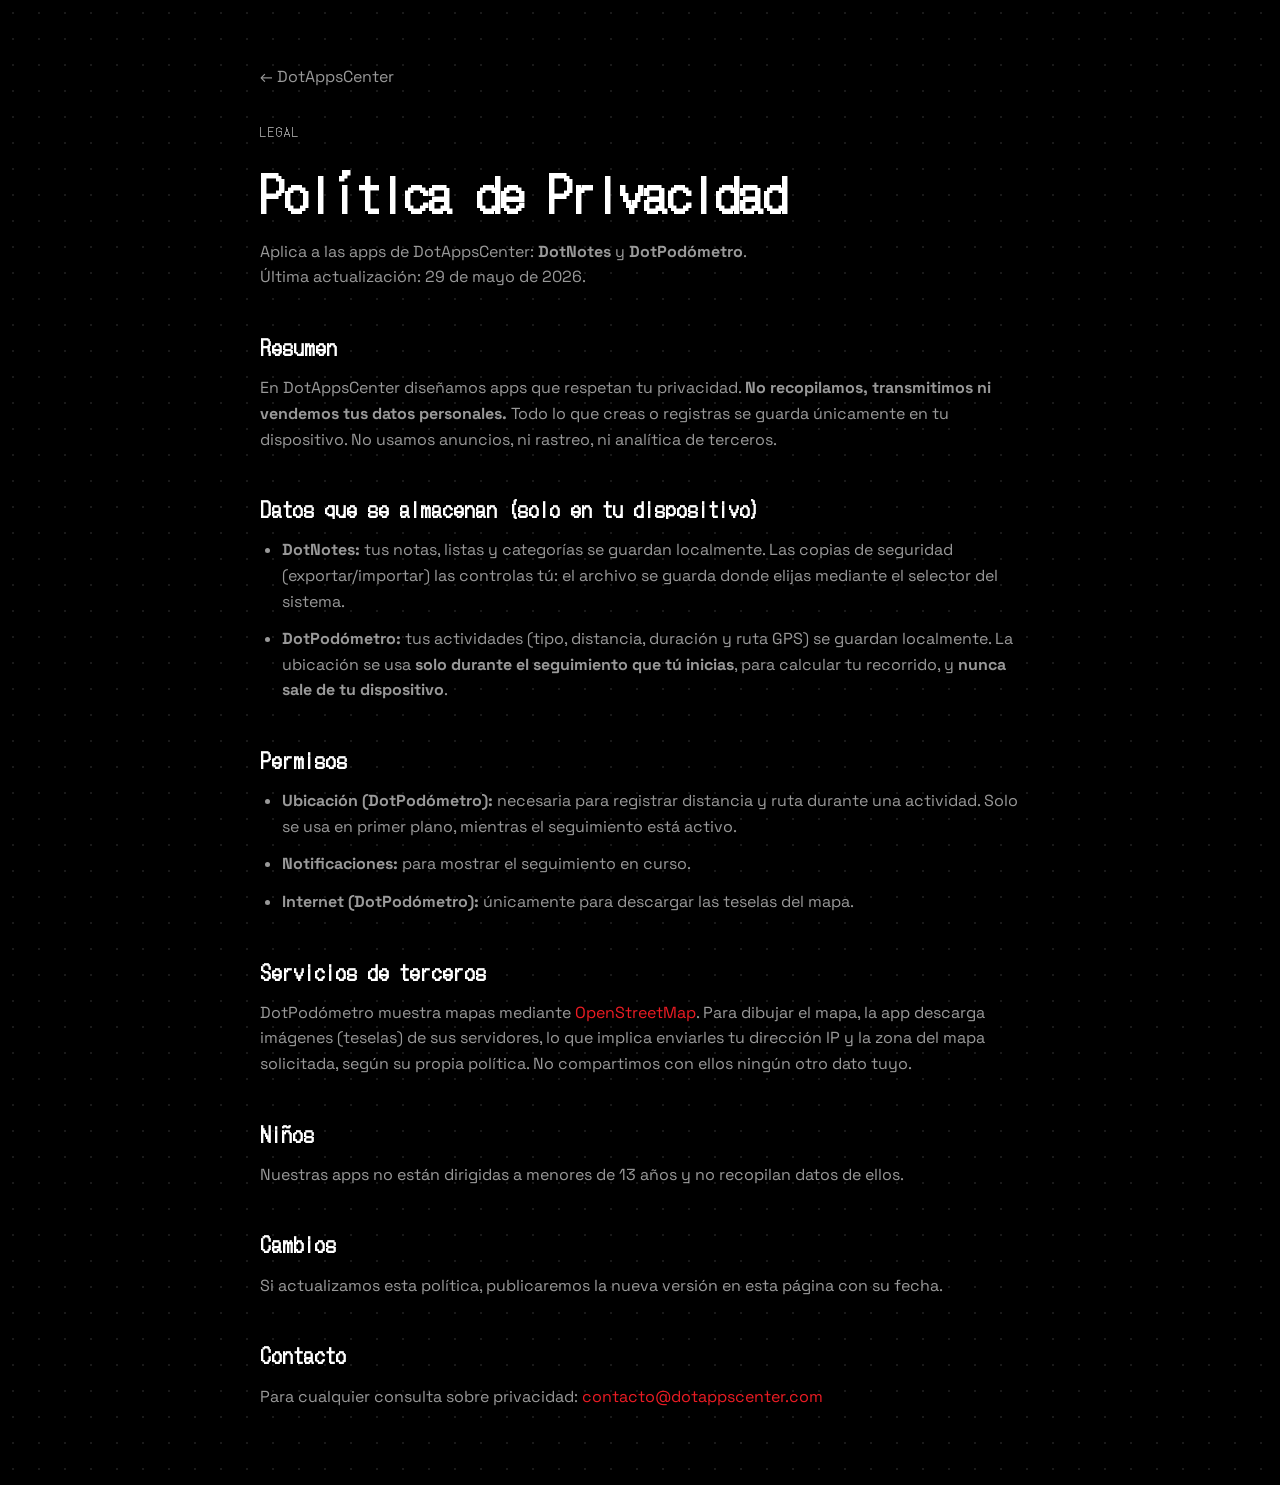
==== privacy.html @ b8630265 "Initial commit — web DotAppsCenter Sitio estático (HTML/CSS/JS) con la estética Dot: home, apps, nos" ====
<!DOCTYPE html>
<html lang="es">
<head>
  <meta charset="UTF-8" />
  <meta name="viewport" content="width=device-width, initial-scale=1.0" />
  <title>Política de Privacidad — DotAppsCenter</title>
  <meta name="description" content="Política de privacidad de las apps de DotAppsCenter (DotNotes, DotPodómetro)." />
  <link rel="preconnect" href="https://fonts.googleapis.com" />
  <link rel="preconnect" href="https://fonts.gstatic.com" crossorigin />
  <link href="https://fonts.googleapis.com/css2?family=DotGothic16&family=Space+Grotesk:wght@400;500;700&display=swap" rel="stylesheet" />
  <link rel="stylesheet" href="css/styles.css" />
  <style>
    .legal { max-width: 760px; margin: 0 auto; padding: 64px 0; }
    .legal h1 { font-family: var(--font-display); font-size: clamp(2rem,5vw,3rem); margin-bottom: 8px; }
    .legal h2 { font-family: var(--font-display); font-size: 1.3rem; margin: 40px 0 12px; color: var(--dot-white); }
    .legal p, .legal li { color: var(--dot-white-60); margin-bottom: 12px; }
    .legal ul { padding-left: 22px; }
    .legal a { color: var(--dot-red); }
    .legal .back { display: inline-block; margin-bottom: 32px; color: var(--dot-white-60); }
  </style>
</head>
<body>
  <div class="container legal">
    <a class="back" href="index.html">← DotAppsCenter</a>
    <p class="eyebrow">Legal</p>
    <h1>Política de Privacidad</h1>
    <p class="muted">Aplica a las apps de DotAppsCenter: <strong>DotNotes</strong> y <strong>DotPodómetro</strong>.<br/>Última actualización: 29 de mayo de 2026.</p>

    <h2>Resumen</h2>
    <p>
      En DotAppsCenter diseñamos apps que respetan tu privacidad. <strong>No recopilamos,
      transmitimos ni vendemos tus datos personales.</strong> Todo lo que creas o registras
      se guarda únicamente en tu dispositivo. No usamos anuncios, ni rastreo, ni analítica de terceros.
    </p>

    <h2>Datos que se almacenan (solo en tu dispositivo)</h2>
    <ul>
      <li><strong>DotNotes:</strong> tus notas, listas y categorías se guardan localmente. Las copias de seguridad
        (exportar/importar) las controlas tú: el archivo se guarda donde elijas mediante el selector del sistema.</li>
      <li><strong>DotPodómetro:</strong> tus actividades (tipo, distancia, duración y ruta GPS) se guardan localmente.
        La ubicación se usa <strong>solo durante el seguimiento que tú inicias</strong>, para calcular tu recorrido,
        y <strong>nunca sale de tu dispositivo</strong>.</li>
    </ul>

    <h2>Permisos</h2>
    <ul>
      <li><strong>Ubicación (DotPodómetro):</strong> necesaria para registrar distancia y ruta durante una actividad.
        Solo se usa en primer plano, mientras el seguimiento está activo.</li>
      <li><strong>Notificaciones:</strong> para mostrar el seguimiento en curso.</li>
      <li><strong>Internet (DotPodómetro):</strong> únicamente para descargar las teselas del mapa.</li>
    </ul>

    <h2>Servicios de terceros</h2>
    <p>
      DotPodómetro muestra mapas mediante <a href="https://www.openstreetmap.org/copyright" target="_blank" rel="noopener">OpenStreetMap</a>.
      Para dibujar el mapa, la app descarga imágenes (teselas) de sus servidores, lo que implica enviarles
      tu dirección IP y la zona del mapa solicitada, según su propia política. No compartimos con ellos
      ningún otro dato tuyo.
    </p>

    <h2>Niños</h2>
    <p>Nuestras apps no están dirigidas a menores de 13 años y no recopilan datos de ellos.</p>

    <h2>Cambios</h2>
    <p>Si actualizamos esta política, publicaremos la nueva versión en esta página con su fecha.</p>

    <h2>Contacto</h2>
    <!-- TODO: reemplazar por el correo de soporte real -->
    <p>Para cualquier consulta sobre privacidad: <a href="mailto:contacto@dotappscenter.com">contacto@dotappscenter.com</a></p>
  </div>
</body>
</html>
---- css/styles.css ----
/* ============================================================
   DotAppsCenter — Dot Design System (web)
   Monocromo + acento rojo · estética Nothing/Dot
   ============================================================ */

:root {
  /* Color */
  --dot-black: #000000;
  --dot-surface: #0a0a0a;
  --dot-elevated: #141414;
  --dot-white: #ffffff;
  --dot-white-80: rgba(255, 255, 255, 0.8);
  --dot-white-60: rgba(255, 255, 255, 0.6);
  --dot-white-40: rgba(255, 255, 255, 0.4);
  --dot-white-20: rgba(255, 255, 255, 0.2);
  --dot-white-10: rgba(255, 255, 255, 0.1);
  --dot-red: #ed1c24;
  --dot-red-dim: #8b1016;

  /* Tipografía */
  --font-display: "DotGothic16", "Space Mono", monospace;
  --font-body: "Space Grotesk", system-ui, sans-serif;

  /* Espaciado base 8 */
  --s-1: 4px;  --s-2: 8px;  --s-3: 12px; --s-4: 16px;
  --s-6: 24px; --s-8: 32px; --s-12: 48px; --s-16: 64px; --s-20: 80px;

  /* Forma */
  --radius-s: 12px;
  --radius-m: 16px;
  --radius-l: 20px;

  --maxw: 1120px;
}

* { box-sizing: border-box; margin: 0; padding: 0; }

html { scroll-behavior: smooth; scroll-padding-top: 80px; }

body {
  font-family: var(--font-body);
  background: var(--dot-black);
  color: var(--dot-white);
  line-height: 1.6;
  -webkit-font-smoothing: antialiased;
  /* Fondo sutil de matriz de puntos */
  background-image: radial-gradient(var(--dot-white-10) 1px, transparent 1px);
  background-size: 26px 26px;
  overflow-x: hidden;
}

a { color: inherit; text-decoration: none; }
img, svg { display: block; }

.container {
  width: 100%;
  max-width: var(--maxw);
  margin: 0 auto;
  padding: 0 var(--s-6);
}

/* ---------- Tipografía ---------- */
.display {
  font-family: var(--font-display);
  font-weight: 400;
  line-height: 1.05;
  letter-spacing: -0.5px;
}
.eyebrow {
  font-family: var(--font-display);
  font-size: 0.8rem;
  letter-spacing: 2px;
  text-transform: uppercase;
  color: var(--dot-red);
}
.section-title {
  font-family: var(--font-display);
  font-size: clamp(1.8rem, 4vw, 2.6rem);
  margin-bottom: var(--s-3);
}
.muted { color: var(--dot-white-60); }

/* ---------- Marca / puntos ---------- */
.dots {
  display: inline-flex;
  gap: 5px;
  align-items: center;
}
.dots span {
  width: 6px; height: 6px; border-radius: 50%;
  background: var(--dot-white-20);
}
.dots span.on { background: var(--dot-red); }

/* Pulso de 3 puntos (loader / acento animado) */
.dot-pulse { display: inline-flex; gap: 6px; }
.dot-pulse span {
  width: 7px; height: 7px; border-radius: 50%;
  background: var(--dot-red);
  animation: pulse 1.2s infinite ease-in-out;
}
.dot-pulse span:nth-child(2) { animation-delay: 0.2s; }
.dot-pulse span:nth-child(3) { animation-delay: 0.4s; }
@keyframes pulse { 0%,100% { opacity: 0.2; } 50% { opacity: 1; } }

/* ---------- Navbar ---------- */
.nav {
  position: sticky; top: 0; z-index: 50;
  background: rgba(0, 0, 0, 0.85);
  backdrop-filter: blur(12px);
  border-bottom: 1px solid var(--dot-white-10);
}
.nav-inner {
  display: flex; align-items: center; justify-content: space-between;
  height: 64px;
}
.brand {
  display: flex; align-items: center; gap: var(--s-3);
  font-family: var(--font-display);
  font-size: 1.15rem;
}
.nav-links { display: flex; gap: var(--s-8); align-items: center; }
.nav-links a {
  color: var(--dot-white-60);
  font-size: 0.95rem;
  transition: color 0.15s;
}
.nav-links a:hover { color: var(--dot-white); }
.nav-toggle {
  display: none; background: none; border: 0; cursor: pointer;
  width: 28px; height: 28px; color: var(--dot-white);
}

/* ---------- Botones ---------- */
.btn {
  display: inline-flex; align-items: center; gap: var(--s-2);
  font-family: var(--font-body); font-weight: 500; font-size: 0.95rem;
  padding: 12px 22px; border-radius: var(--radius-s);
  border: 1px solid transparent; cursor: pointer;
  transition: transform 0.15s, background 0.15s, border-color 0.15s;
}
.btn-primary { background: var(--dot-red); color: var(--dot-white); }
.btn-primary:hover { background: var(--dot-red-dim); }
.btn-ghost { border-color: var(--dot-white-40); color: var(--dot-white); }
.btn-ghost:hover { border-color: var(--dot-white); background: var(--dot-white-10); }
.btn:active { transform: translateY(1px); }

/* ---------- Secciones ---------- */
section { padding: var(--s-20) 0; }
.section-head { max-width: 640px; margin-bottom: var(--s-12); }

/* ---------- Hero ---------- */
.hero { padding-top: var(--s-16); padding-bottom: var(--s-16); }
.hero h1 {
  font-size: clamp(2.6rem, 8vw, 5.5rem);
  margin: var(--s-4) 0 var(--s-6);
}
.hero h1 .accent { color: var(--dot-red); }
.hero p {
  font-size: clamp(1rem, 2.5vw, 1.25rem);
  color: var(--dot-white-60);
  max-width: 560px;
}
.hero-cta { display: flex; gap: var(--s-3); margin-top: var(--s-8); flex-wrap: wrap; }
.hero-meta {
  margin-top: var(--s-12);
  display: flex; gap: var(--s-8); flex-wrap: wrap;
  border-top: 1px solid var(--dot-white-10);
  padding-top: var(--s-6);
}
.hero-meta .stat .num {
  font-family: var(--font-display);
  font-size: 2rem; color: var(--dot-white);
}
.hero-meta .stat .lbl { font-size: 0.85rem; color: var(--dot-white-40); }

/* ---------- Apps ---------- */
.apps-grid {
  display: grid; gap: var(--s-6);
  grid-template-columns: repeat(auto-fit, minmax(300px, 1fr));
}
.app-card {
  background: var(--dot-surface);
  border: 1px solid var(--dot-white-20);
  border-radius: var(--radius-m);
  padding: var(--s-8);
  transition: border-color 0.2s, transform 0.2s;
}
.app-card:hover { border-color: var(--dot-white-40); transform: translateY(-4px); }
.app-icon {
  width: 64px; height: 64px; border-radius: var(--radius-s);
  background: var(--dot-black);
  border: 1px solid var(--dot-white-10);
  display: grid; place-items: center;
  margin-bottom: var(--s-6);
}
.app-icon svg { width: 40px; height: 40px; }
.app-card h3 { font-family: var(--font-display); font-size: 1.4rem; margin-bottom: var(--s-2); }
.app-card p { color: var(--dot-white-60); font-size: 0.95rem; margin-bottom: var(--s-4); }
.tags { display: flex; gap: var(--s-2); flex-wrap: wrap; margin-bottom: var(--s-6); }
.tag {
  font-size: 0.75rem; color: var(--dot-white-60);
  border: 1px solid var(--dot-white-20);
  padding: 4px 10px; border-radius: 999px;
}
.badge-soon {
  display: inline-flex; align-items: center; gap: var(--s-2);
  font-size: 0.8rem; color: var(--dot-red);
  font-family: var(--font-display);
}

/* ---------- About ---------- */
.about-grid {
  display: grid; gap: var(--s-12);
  grid-template-columns: 1fr 1fr;
  align-items: start;
}
.values { display: grid; gap: var(--s-6); }
.value {
  display: flex; gap: var(--s-4);
  padding-bottom: var(--s-6);
  border-bottom: 1px solid var(--dot-white-10);
}
.value .v-dot { margin-top: 8px; }
.value h4 { font-family: var(--font-display); font-size: 1.05rem; margin-bottom: var(--s-1); }
.value p { color: var(--dot-white-60); font-size: 0.95rem; }

/* ---------- Contact ---------- */
.contact-card {
  background: var(--dot-surface);
  border: 1px solid var(--dot-white-20);
  border-radius: var(--radius-l);
  padding: var(--s-16) var(--s-8);
  text-align: center;
}
.contact-card .email {
  font-family: var(--font-display);
  font-size: clamp(1.3rem, 4vw, 2.2rem);
  color: var(--dot-red);
  margin: var(--s-4) 0 var(--s-8);
  word-break: break-all;
}

/* ---------- Footer ---------- */
footer {
  border-top: 1px solid var(--dot-white-10);
  padding: var(--s-12) 0;
}
.footer-inner {
  display: flex; align-items: center; justify-content: space-between;
  flex-wrap: wrap; gap: var(--s-4);
  color: var(--dot-white-40); font-size: 0.85rem;
}

/* ---------- Responsive ---------- */
@media (max-width: 760px) {
  .nav-links {
    position: absolute; top: 64px; left: 0; right: 0;
    flex-direction: column; gap: 0;
    background: var(--dot-black);
    border-bottom: 1px solid var(--dot-white-10);
    max-height: 0; overflow: hidden;
    transition: max-height 0.25s ease;
  }
  .nav-links.open { max-height: 320px; }
  .nav-links a { padding: var(--s-4) var(--s-6); width: 100%; border-top: 1px solid var(--dot-white-10); }
  .nav-toggle { display: block; }
  .about-grid { grid-template-columns: 1fr; }
}
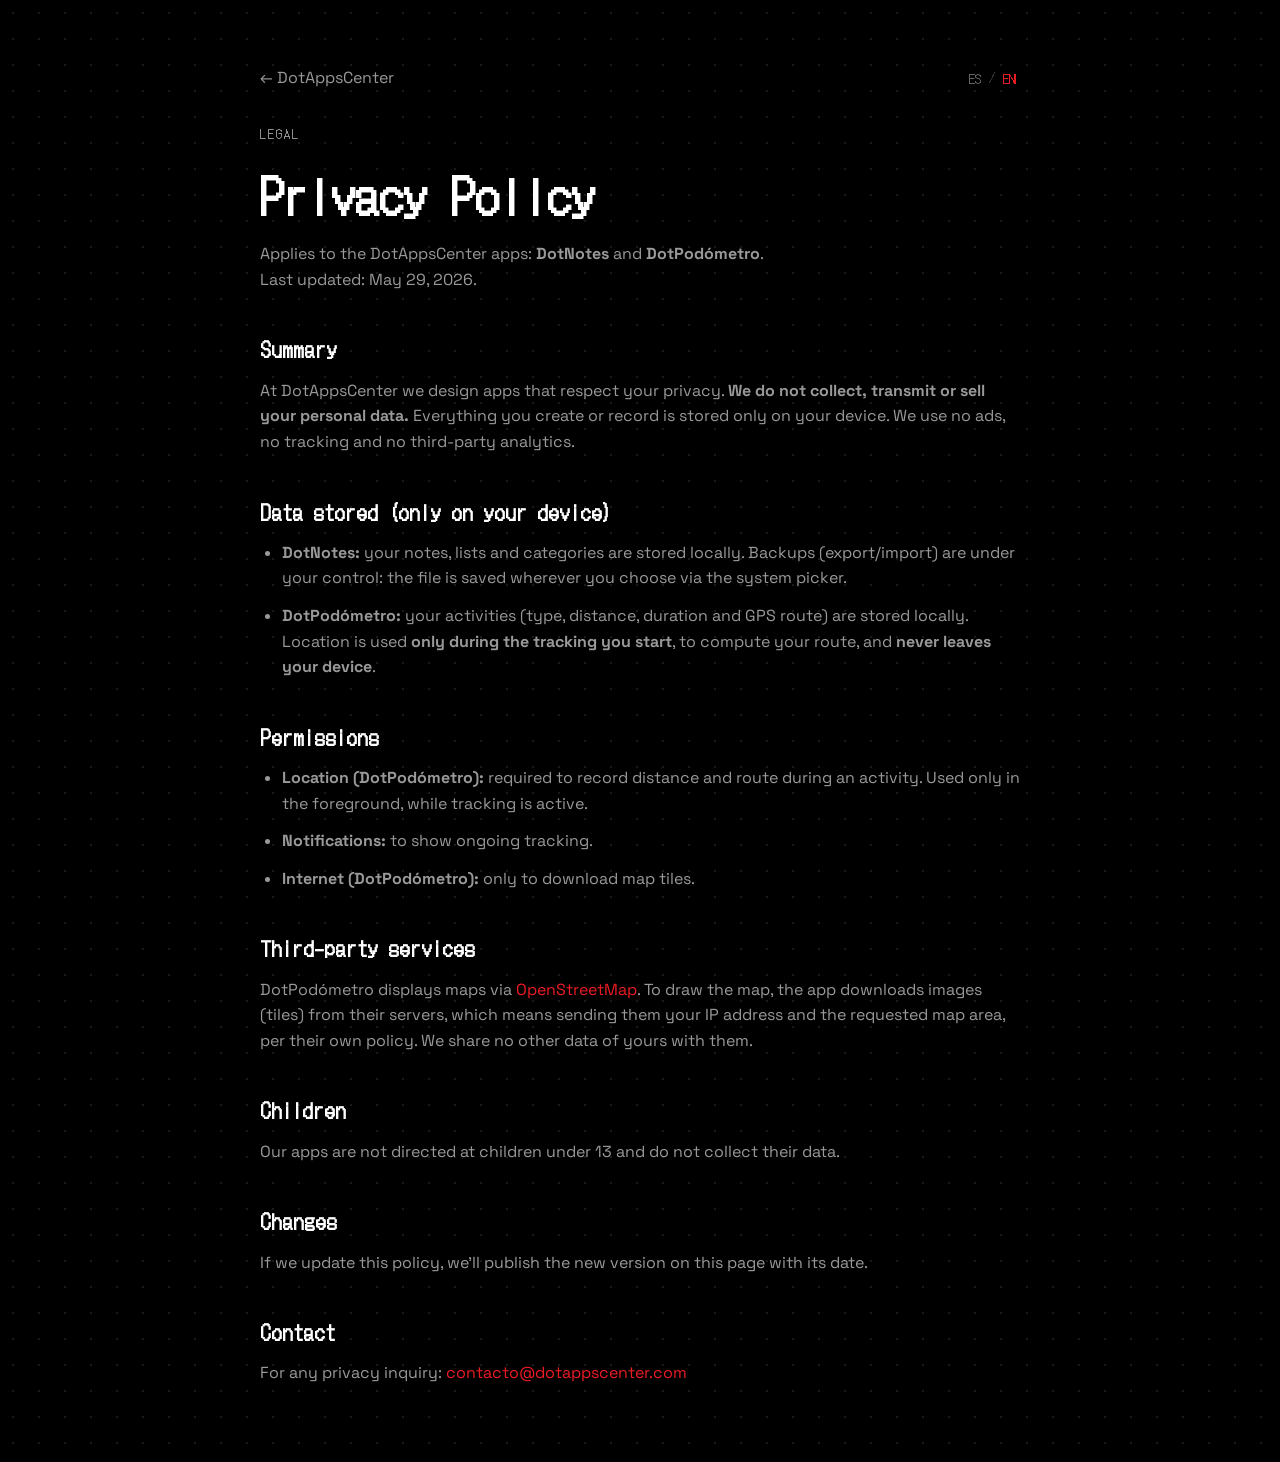
==== commit aa91a816: "Añadir inglés (i18n ES/EN) con selector de idioma - Diccionario es/en en js/i18n.js; textos con data" ====
--- a/privacy.html
+++ b/privacy.html
@@ -16,57 +16,66 @@
     .legal p, .legal li { color: var(--dot-white-60); margin-bottom: 12px; }
     .legal ul { padding-left: 22px; }
     .legal a { color: var(--dot-red); }
-    .legal .back { display: inline-block; margin-bottom: 32px; color: var(--dot-white-60); }
+    .legal-top { display: flex; align-items: center; justify-content: space-between; margin-bottom: 32px; }
+    .legal-top .back { color: var(--dot-white-60); }
   </style>
 </head>
-<body>
+<body data-title-key="pv.meta.title">
   <div class="container legal">
-    <a class="back" href="index.html">← DotAppsCenter</a>
-    <p class="eyebrow">Legal</p>
-    <h1>Política de Privacidad</h1>
-    <p class="muted">Aplica a las apps de DotAppsCenter: <strong>DotNotes</strong> y <strong>DotPodómetro</strong>.<br/>Última actualización: 29 de mayo de 2026.</p>
+    <div class="legal-top">
+      <a class="back" href="index.html" data-i18n="pv.back">← DotAppsCenter</a>
+      <div class="lang" role="group" aria-label="Idioma / Language">
+        <button type="button" data-lang="es">ES</button><span aria-hidden="true">/</span><button type="button" data-lang="en">EN</button>
+      </div>
+    </div>
 
-    <h2>Resumen</h2>
-    <p>
+    <p class="eyebrow" data-i18n="pv.eyebrow">Legal</p>
+    <h1 data-i18n="pv.title">Política de Privacidad</h1>
+    <p class="muted" data-i18n="pv.intro">Aplica a las apps de DotAppsCenter: <strong>DotNotes</strong> y <strong>DotPodómetro</strong>.<br/>Última actualización: 29 de mayo de 2026.</p>
+
+    <h2 data-i18n="pv.h.summary">Resumen</h2>
+    <p data-i18n="pv.summary">
       En DotAppsCenter diseñamos apps que respetan tu privacidad. <strong>No recopilamos,
       transmitimos ni vendemos tus datos personales.</strong> Todo lo que creas o registras
       se guarda únicamente en tu dispositivo. No usamos anuncios, ni rastreo, ni analítica de terceros.
     </p>
 
-    <h2>Datos que se almacenan (solo en tu dispositivo)</h2>
+    <h2 data-i18n="pv.h.data">Datos que se almacenan (solo en tu dispositivo)</h2>
     <ul>
-      <li><strong>DotNotes:</strong> tus notas, listas y categorías se guardan localmente. Las copias de seguridad
+      <li data-i18n="pv.data.notes"><strong>DotNotes:</strong> tus notas, listas y categorías se guardan localmente. Las copias de seguridad
         (exportar/importar) las controlas tú: el archivo se guarda donde elijas mediante el selector del sistema.</li>
-      <li><strong>DotPodómetro:</strong> tus actividades (tipo, distancia, duración y ruta GPS) se guardan localmente.
+      <li data-i18n="pv.data.podo"><strong>DotPodómetro:</strong> tus actividades (tipo, distancia, duración y ruta GPS) se guardan localmente.
         La ubicación se usa <strong>solo durante el seguimiento que tú inicias</strong>, para calcular tu recorrido,
         y <strong>nunca sale de tu dispositivo</strong>.</li>
     </ul>
 
-    <h2>Permisos</h2>
+    <h2 data-i18n="pv.h.perms">Permisos</h2>
     <ul>
-      <li><strong>Ubicación (DotPodómetro):</strong> necesaria para registrar distancia y ruta durante una actividad.
+      <li data-i18n="pv.perm.loc"><strong>Ubicación (DotPodómetro):</strong> necesaria para registrar distancia y ruta durante una actividad.
         Solo se usa en primer plano, mientras el seguimiento está activo.</li>
-      <li><strong>Notificaciones:</strong> para mostrar el seguimiento en curso.</li>
-      <li><strong>Internet (DotPodómetro):</strong> únicamente para descargar las teselas del mapa.</li>
+      <li data-i18n="pv.perm.notif"><strong>Notificaciones:</strong> para mostrar el seguimiento en curso.</li>
+      <li data-i18n="pv.perm.net"><strong>Internet (DotPodómetro):</strong> únicamente para descargar las teselas del mapa.</li>
     </ul>
 
-    <h2>Servicios de terceros</h2>
-    <p>
+    <h2 data-i18n="pv.h.third">Servicios de terceros</h2>
+    <p data-i18n="pv.third">
       DotPodómetro muestra mapas mediante <a href="https://www.openstreetmap.org/copyright" target="_blank" rel="noopener">OpenStreetMap</a>.
       Para dibujar el mapa, la app descarga imágenes (teselas) de sus servidores, lo que implica enviarles
       tu dirección IP y la zona del mapa solicitada, según su propia política. No compartimos con ellos
       ningún otro dato tuyo.
     </p>
 
-    <h2>Niños</h2>
-    <p>Nuestras apps no están dirigidas a menores de 13 años y no recopilan datos de ellos.</p>
+    <h2 data-i18n="pv.h.kids">Niños</h2>
+    <p data-i18n="pv.kids">Nuestras apps no están dirigidas a menores de 13 años y no recopilan datos de ellos.</p>
 
-    <h2>Cambios</h2>
-    <p>Si actualizamos esta política, publicaremos la nueva versión en esta página con su fecha.</p>
+    <h2 data-i18n="pv.h.changes">Cambios</h2>
+    <p data-i18n="pv.changes">Si actualizamos esta política, publicaremos la nueva versión en esta página con su fecha.</p>
 
-    <h2>Contacto</h2>
+    <h2 data-i18n="pv.h.contact">Contacto</h2>
     <!-- TODO: reemplazar por el correo de soporte real -->
-    <p>Para cualquier consulta sobre privacidad: <a href="mailto:contacto@dotappscenter.com">contacto@dotappscenter.com</a></p>
+    <p data-i18n="pv.contact">Para cualquier consulta sobre privacidad: <a href="mailto:contacto@dotappscenter.com">contacto@dotappscenter.com</a></p>
   </div>
+
+  <script src="js/i18n.js"></script>
 </body>
 </html>
--- a/css/styles.css
+++ b/css/styles.css
@@ -267,3 +267,11 @@
   .nav-toggle { display: block; }
   .about-grid { grid-template-columns: 1fr; }
 }
+
+/* ---------- Selector de idioma ---------- */
+.nav-right { display: flex; align-items: center; gap: var(--s-4); }
+.lang { display: inline-flex; align-items: center; gap: 4px; font-family: var(--font-display); font-size: 0.85rem; }
+.lang button { background: none; border: 0; color: var(--dot-white-40); cursor: pointer; font-family: inherit; font-size: inherit; padding: 4px; }
+.lang button:hover { color: var(--dot-white-80); }
+.lang button.active { color: var(--dot-red); }
+.lang span { color: var(--dot-white-20); }
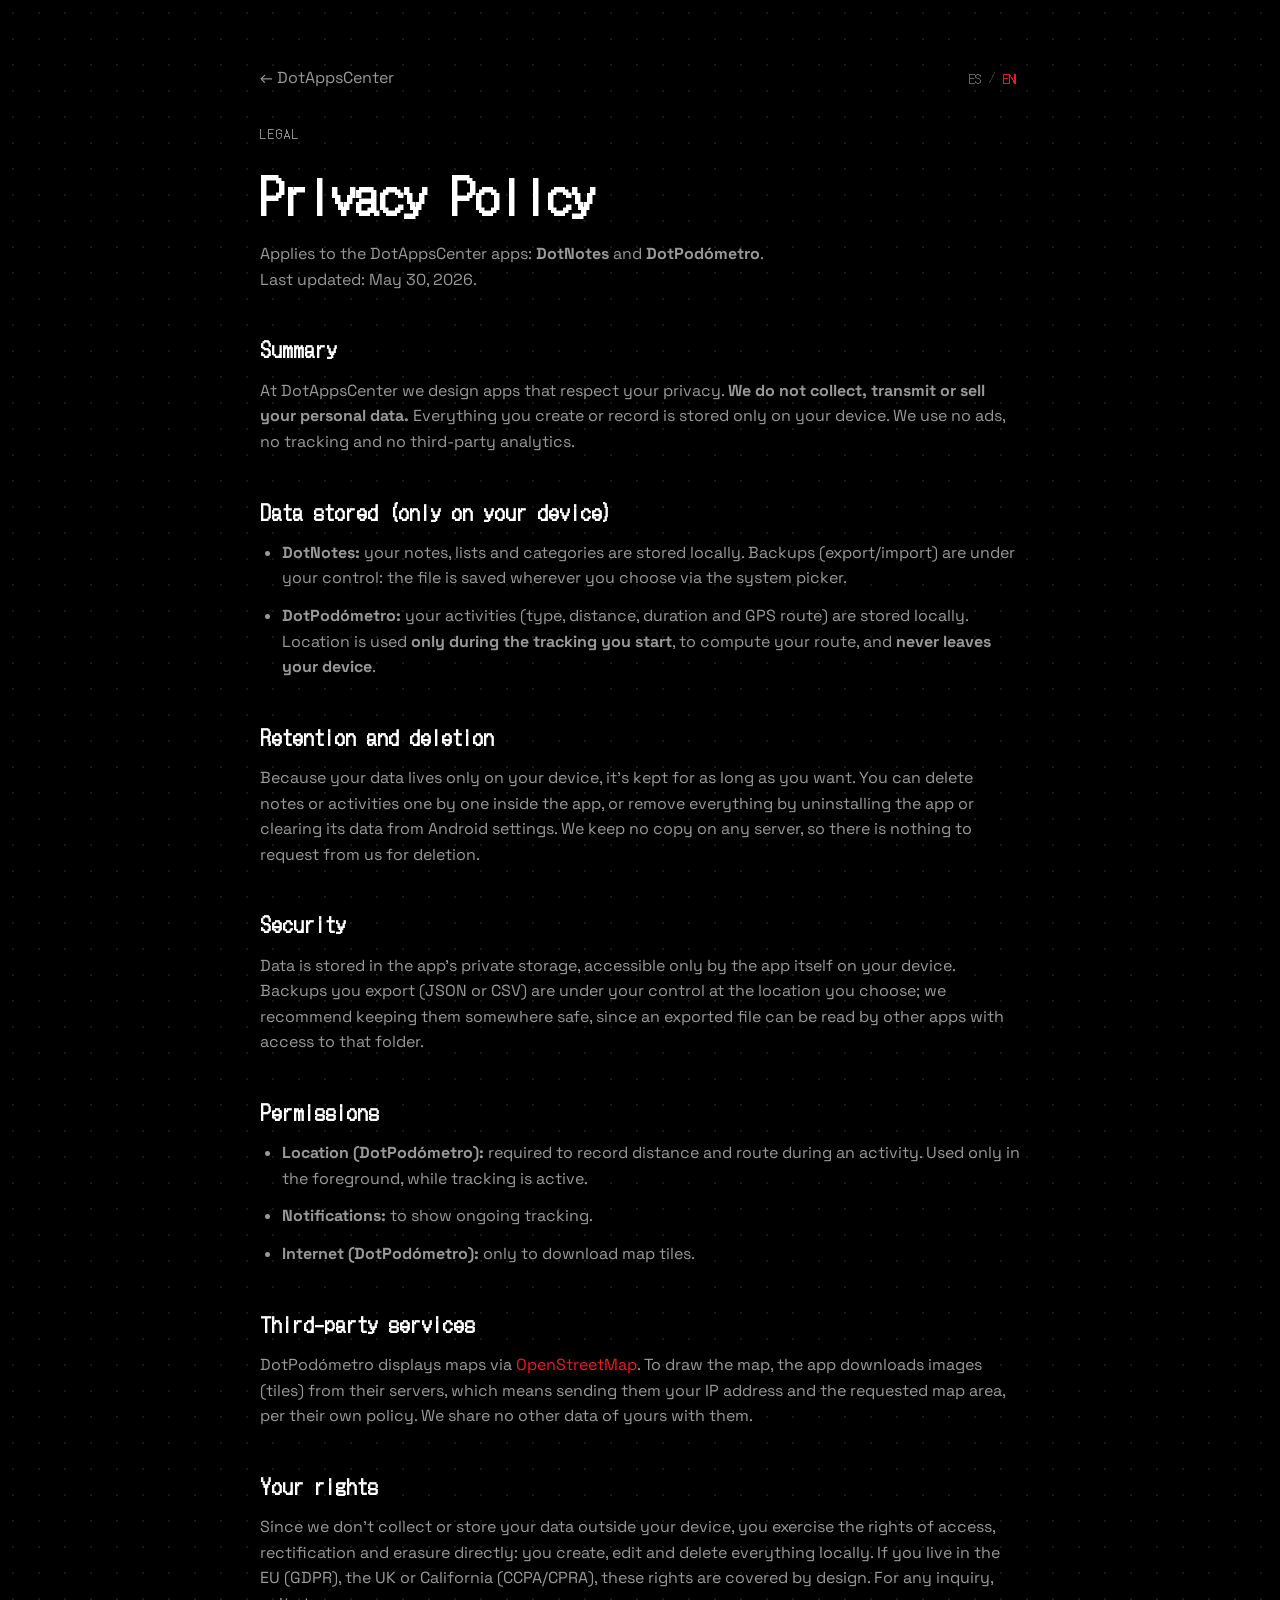
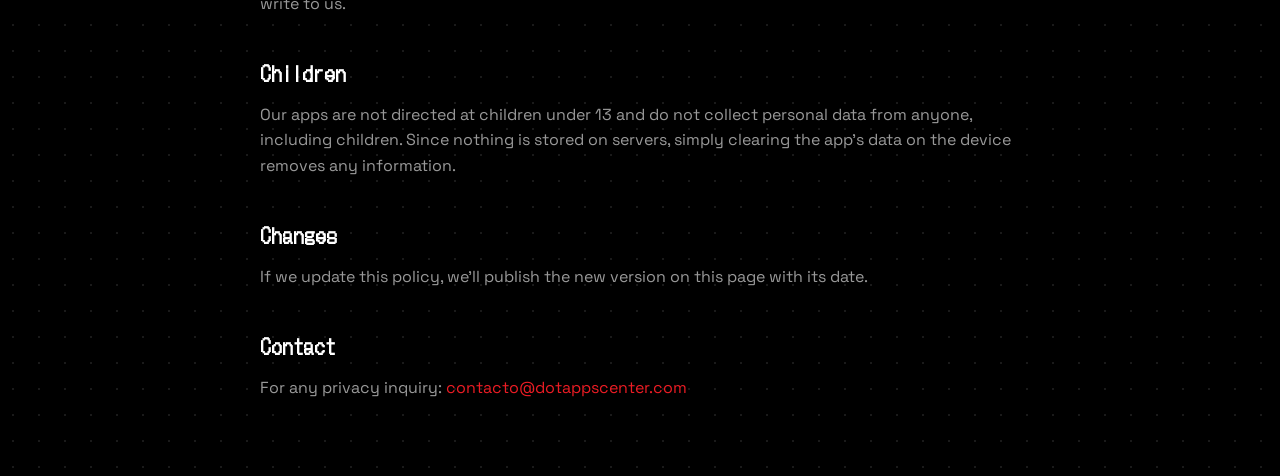
==== commit 30a7a056: "SEO/social + refuerzo de privacidad - Meta social: Open Graph + Twitter Card con og-image.png (1200×" ====
--- a/privacy.html
+++ b/privacy.html
@@ -5,6 +5,12 @@
   <meta name="viewport" content="width=device-width, initial-scale=1.0" />
   <title>Política de Privacidad — DotAppsCenter</title>
   <meta name="description" content="Política de privacidad de las apps de DotAppsCenter (DotNotes, DotPodómetro)." />
+  <link rel="canonical" href="https://dotappscenter.netlify.app/privacy.html" />
+  <meta name="theme-color" content="#000000" />
+  <meta name="robots" content="index, follow" />
+  <link rel="icon" href="favicon.svg" type="image/svg+xml" />
+  <link rel="icon" href="favicon-32.png" sizes="32x32" type="image/png" />
+  <link rel="apple-touch-icon" href="apple-touch-icon.png" />
   <link rel="preconnect" href="https://fonts.googleapis.com" />
   <link rel="preconnect" href="https://fonts.gstatic.com" crossorigin />
   <link href="https://fonts.googleapis.com/css2?family=DotGothic16&family=Space+Grotesk:wght@400;500;700&display=swap" rel="stylesheet" />
@@ -31,7 +37,7 @@
 
     <p class="eyebrow" data-i18n="pv.eyebrow">Legal</p>
     <h1 data-i18n="pv.title">Política de Privacidad</h1>
-    <p class="muted" data-i18n="pv.intro">Aplica a las apps de DotAppsCenter: <strong>DotNotes</strong> y <strong>DotPodómetro</strong>.<br/>Última actualización: 29 de mayo de 2026.</p>
+    <p class="muted" data-i18n="pv.intro">Aplica a las apps de DotAppsCenter: <strong>DotNotes</strong> y <strong>DotPodómetro</strong>.<br/>Última actualización: 30 de mayo de 2026.</p>
 
     <h2 data-i18n="pv.h.summary">Resumen</h2>
     <p data-i18n="pv.summary">
@@ -49,6 +55,18 @@
         y <strong>nunca sale de tu dispositivo</strong>.</li>
     </ul>
 
+    <h2 data-i18n="pv.h.retention">Conservación y eliminación</h2>
+    <p data-i18n="pv.retention">Como tus datos viven solo en tu dispositivo, se conservan mientras tú quieras.
+      Puedes borrar notas o actividades una por una dentro de la app, o eliminar todo desinstalando la app
+      o borrando sus datos desde los ajustes de Android. No conservamos ninguna copia en servidores, así que
+      no hay nada que solicitarnos para su eliminación.</p>
+
+    <h2 data-i18n="pv.h.security">Seguridad</h2>
+    <p data-i18n="pv.security">Los datos se guardan en el almacenamiento privado de la app, accesible solo por la
+      propia app en tu dispositivo. Las copias de seguridad que tú exportas (JSON o CSV) quedan bajo tu control en
+      la ubicación que elijas; te recomendamos guardarlas en un lugar seguro, ya que un archivo exportado puede ser
+      leído por otras apps con acceso a esa carpeta.</p>
+
     <h2 data-i18n="pv.h.perms">Permisos</h2>
     <ul>
       <li data-i18n="pv.perm.loc"><strong>Ubicación (DotPodómetro):</strong> necesaria para registrar distancia y ruta durante una actividad.
@@ -65,8 +83,16 @@
       ningún otro dato tuyo.
     </p>
 
+    <h2 data-i18n="pv.h.rights">Tus derechos</h2>
+    <p data-i18n="pv.rights">Como no recopilamos ni almacenamos tus datos fuera de tu dispositivo, ejerces de forma
+      directa los derechos de acceso, rectificación y eliminación: tú creas, editas y borras todo localmente.
+      Si resides en la UE (RGPD), Reino Unido o California (CCPA/CPRA), estos derechos quedan cubiertos por diseño.
+      Para cualquier consulta, escríbenos.</p>
+
     <h2 data-i18n="pv.h.kids">Niños</h2>
-    <p data-i18n="pv.kids">Nuestras apps no están dirigidas a menores de 13 años y no recopilan datos de ellos.</p>
+    <p data-i18n="pv.kids">Nuestras apps no están dirigidas a menores de 13 años y no recopilan datos personales de
+      nadie, incluidos los menores. Como nada se almacena en servidores, basta con borrar los datos de la app en el
+      dispositivo para eliminar cualquier información.</p>
 
     <h2 data-i18n="pv.h.changes">Cambios</h2>
     <p data-i18n="pv.changes">Si actualizamos esta política, publicaremos la nueva versión en esta página con su fecha.</p>
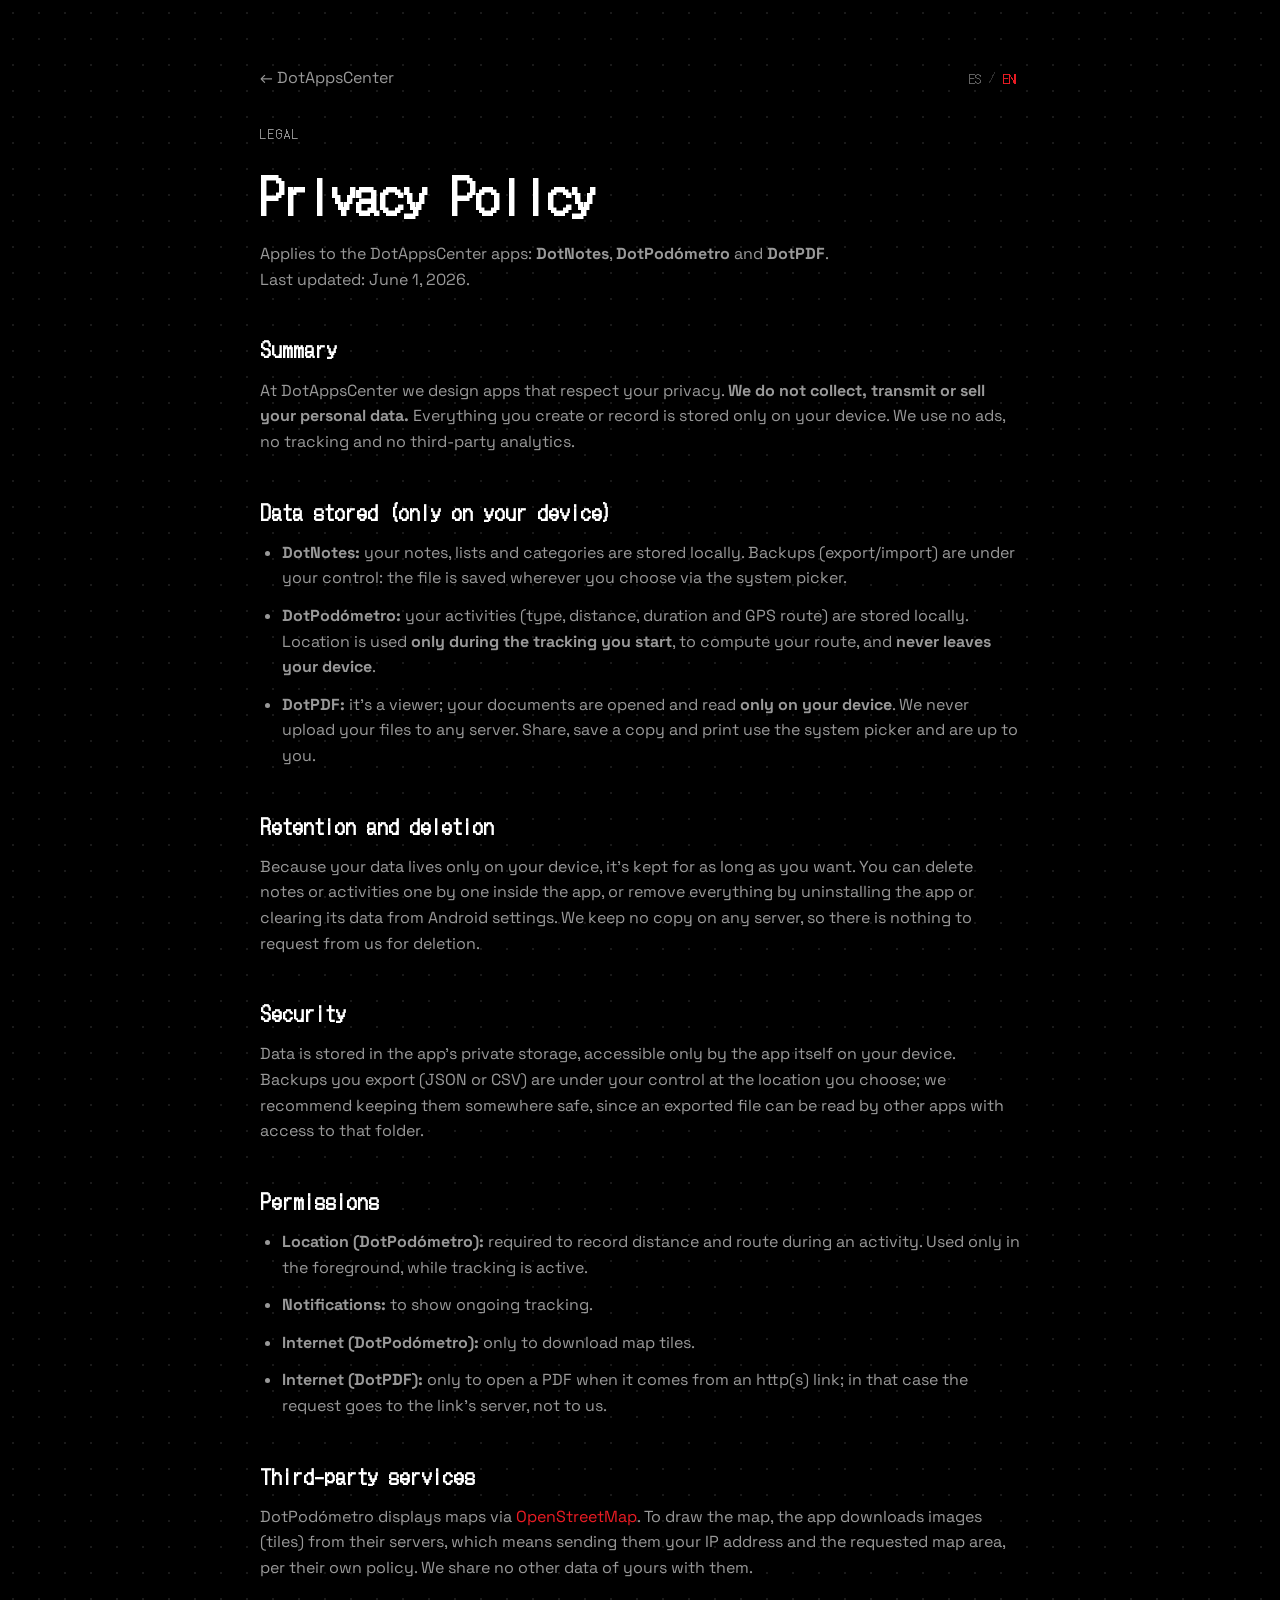
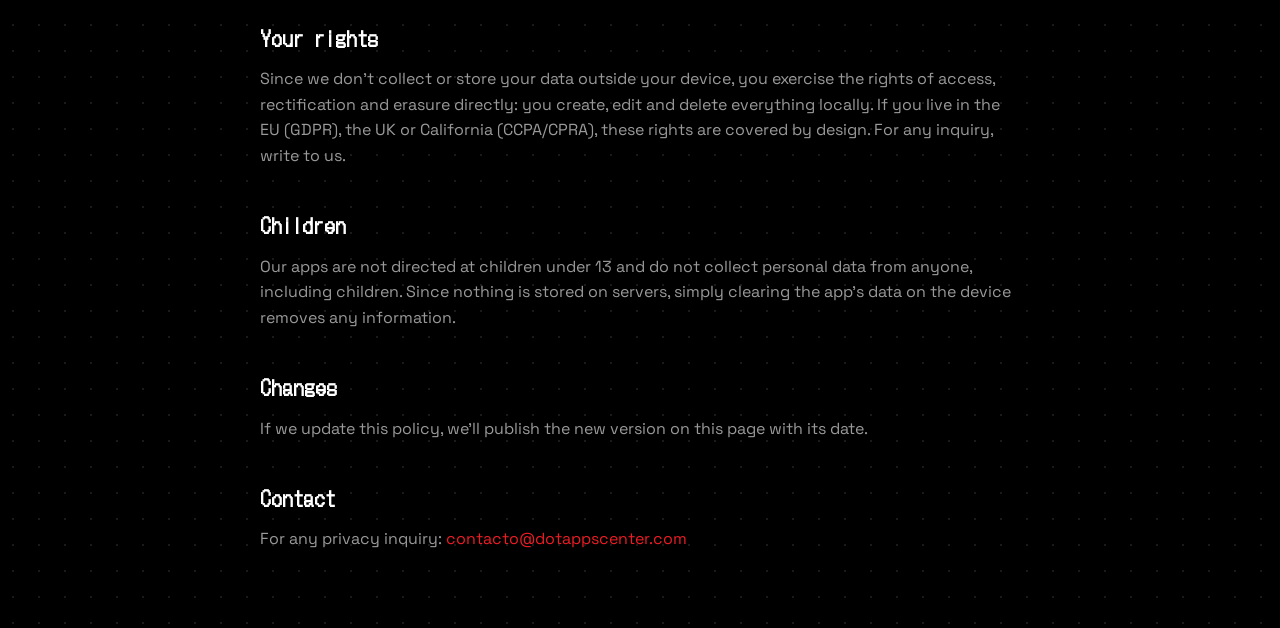
==== commit 1610b80e: "Privacidad: incluir DotPDF en la política DotPDF entra en Play; la política de privacidad debe nombr" ====
--- a/privacy.html
+++ b/privacy.html
@@ -37,7 +37,7 @@
 
     <p class="eyebrow" data-i18n="pv.eyebrow">Legal</p>
     <h1 data-i18n="pv.title">Política de Privacidad</h1>
-    <p class="muted" data-i18n="pv.intro">Aplica a las apps de DotAppsCenter: <strong>DotNotes</strong> y <strong>DotPodómetro</strong>.<br/>Última actualización: 30 de mayo de 2026.</p>
+    <p class="muted" data-i18n="pv.intro">Aplica a las apps de DotAppsCenter: <strong>DotNotes</strong>, <strong>DotPodómetro</strong> y <strong>DotPDF</strong>.<br/>Última actualización: 1 de junio de 2026.</p>
 
     <h2 data-i18n="pv.h.summary">Resumen</h2>
     <p data-i18n="pv.summary">
@@ -53,6 +53,8 @@
       <li data-i18n="pv.data.podo"><strong>DotPodómetro:</strong> tus actividades (tipo, distancia, duración y ruta GPS) se guardan localmente.
         La ubicación se usa <strong>solo durante el seguimiento que tú inicias</strong>, para calcular tu recorrido,
         y <strong>nunca sale de tu dispositivo</strong>.</li>
+      <li data-i18n="pv.data.pdf"><strong>DotPDF:</strong> es un visor; tus documentos se abren y se leen <strong>solo en tu dispositivo</strong>.
+        No subimos tus archivos a ningún servidor. Compartir, guardar una copia e imprimir usan el selector del sistema y las decides tú.</li>
     </ul>
 
     <h2 data-i18n="pv.h.retention">Conservación y eliminación</h2>
@@ -73,6 +75,8 @@
         Solo se usa en primer plano, mientras el seguimiento está activo.</li>
       <li data-i18n="pv.perm.notif"><strong>Notificaciones:</strong> para mostrar el seguimiento en curso.</li>
       <li data-i18n="pv.perm.net"><strong>Internet (DotPodómetro):</strong> únicamente para descargar las teselas del mapa.</li>
+      <li data-i18n="pv.perm.pdf"><strong>Internet (DotPDF):</strong> solo para abrir un PDF cuando llega desde un enlace http(s);
+        en ese caso la petición va al servidor del enlace, no a nosotros.</li>
     </ul>
 
     <h2 data-i18n="pv.h.third">Servicios de terceros</h2>
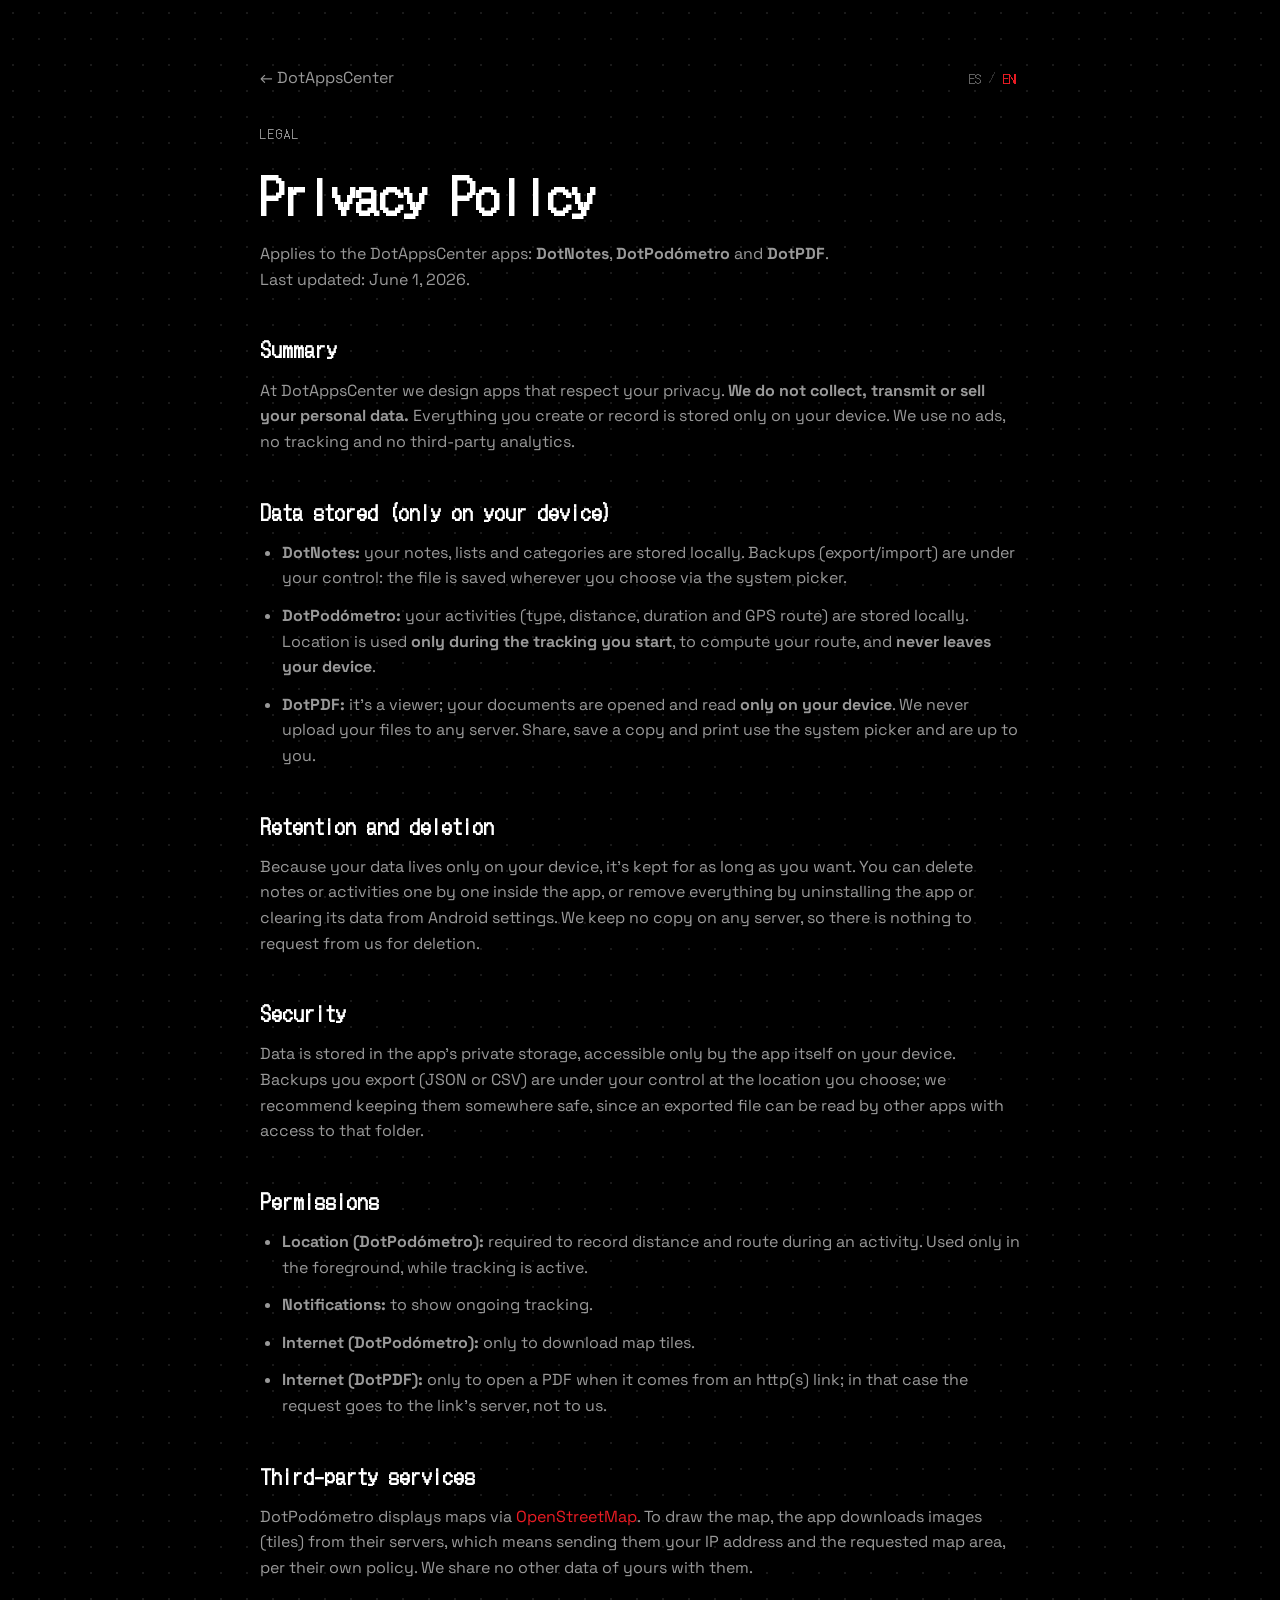
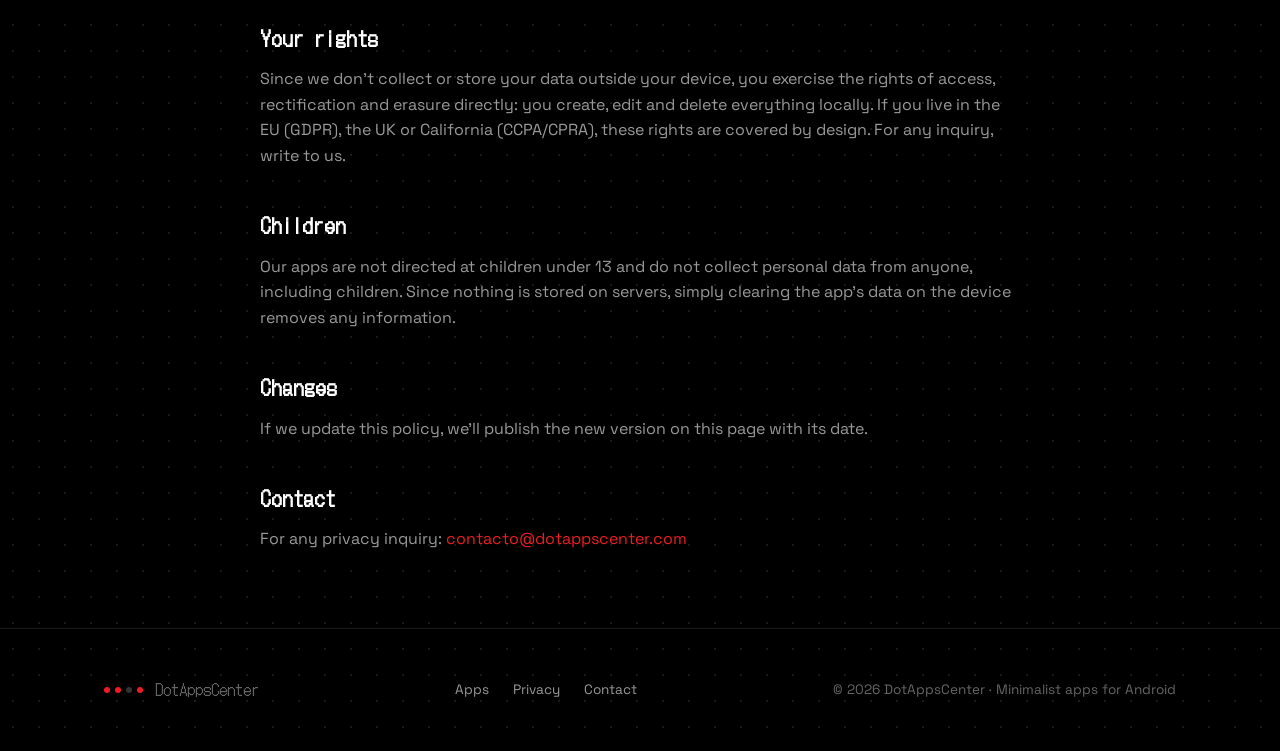
==== commit 756b750a: "Web: añade DotPDF, enlace a privacidad y retira referencias a Nothing - index.html: nueva tarjeta de" ====
--- a/privacy.html
+++ b/privacy.html
@@ -4,7 +4,7 @@
   <meta charset="UTF-8" />
   <meta name="viewport" content="width=device-width, initial-scale=1.0" />
   <title>Política de Privacidad — DotAppsCenter</title>
-  <meta name="description" content="Política de privacidad de las apps de DotAppsCenter (DotNotes, DotPodómetro)." />
+  <meta name="description" content="Política de privacidad de las apps de DotAppsCenter (DotNotes, DotPodómetro, DotPDF)." />
   <link rel="canonical" href="https://dotappscenter.netlify.app/privacy.html" />
   <meta name="theme-color" content="#000000" />
   <meta name="robots" content="index, follow" />
@@ -106,6 +106,22 @@
     <p data-i18n="pv.contact">Para cualquier consulta sobre privacidad: <a href="mailto:contacto@dotappscenter.com">contacto@dotappscenter.com</a></p>
   </div>
 
+  <footer>
+    <div class="container footer-inner">
+      <a class="brand" href="index.html" style="font-size:1rem">
+        <span class="dots" aria-hidden="true"><span class="on"></span><span class="on"></span><span></span><span class="on"></span></span>
+        DotAppsCenter
+      </a>
+      <nav class="footer-links">
+        <a href="index.html#apps" data-i18n="nav.apps">Apps</a>
+        <a href="privacy.html" data-i18n="footer.privacy">Privacidad</a>
+        <a href="index.html#contacto" data-i18n="nav.contact">Contacto</a>
+      </nav>
+      <div>© <span id="year"></span> DotAppsCenter · <span data-i18n="footer.tagline">Apps minimalistas para Android</span></div>
+    </div>
+  </footer>
+
   <script src="js/i18n.js"></script>
+  <script src="js/main.js"></script>
 </body>
 </html>
--- a/css/styles.css
+++ b/css/styles.css
@@ -251,6 +251,9 @@
   flex-wrap: wrap; gap: var(--s-4);
   color: var(--dot-white-40); font-size: 0.85rem;
 }
+.footer-links { display: flex; gap: var(--s-6); flex-wrap: wrap; }
+.footer-links a { color: var(--dot-white-60); transition: color 0.15s; }
+.footer-links a:hover { color: var(--dot-white); }
 
 /* ---------- Responsive ---------- */
 @media (max-width: 760px) {
